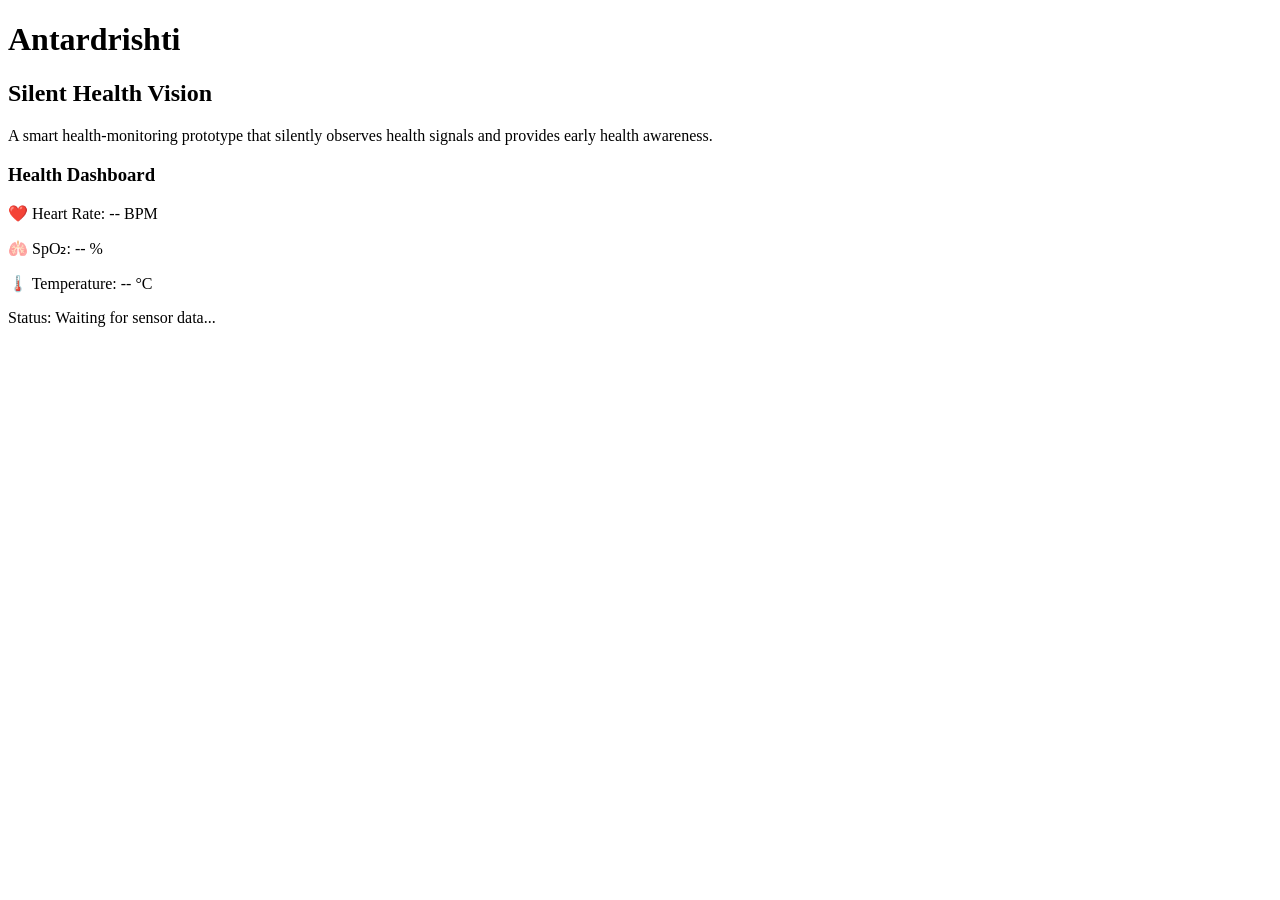
==== frontend/index.html @ 92003991 "Create initial Antardrishti dashboard" ====
<!DOCTYPE html>
<html lang="en">

<head>
    <meta charset="UTF-8">
    <meta name="viewport" content="width=device-width, initial-scale=1.0">

    <title>Antardrishti | Silent Health Vision</title>
</head>

<body>

    <h1>Antardrishti</h1>

    <h2>Silent Health Vision</h2>

    <p>
        A smart health-monitoring prototype that silently observes
        health signals and provides early health awareness.
    </p>

    <h3>Health Dashboard</h3>

    <p>❤️ Heart Rate: -- BPM</p>
    <p>🫁 SpO₂: -- %</p>
    <p>🌡️ Temperature: -- °C</p>

    <p>Status: Waiting for sensor data...</p>

</body>

</html>
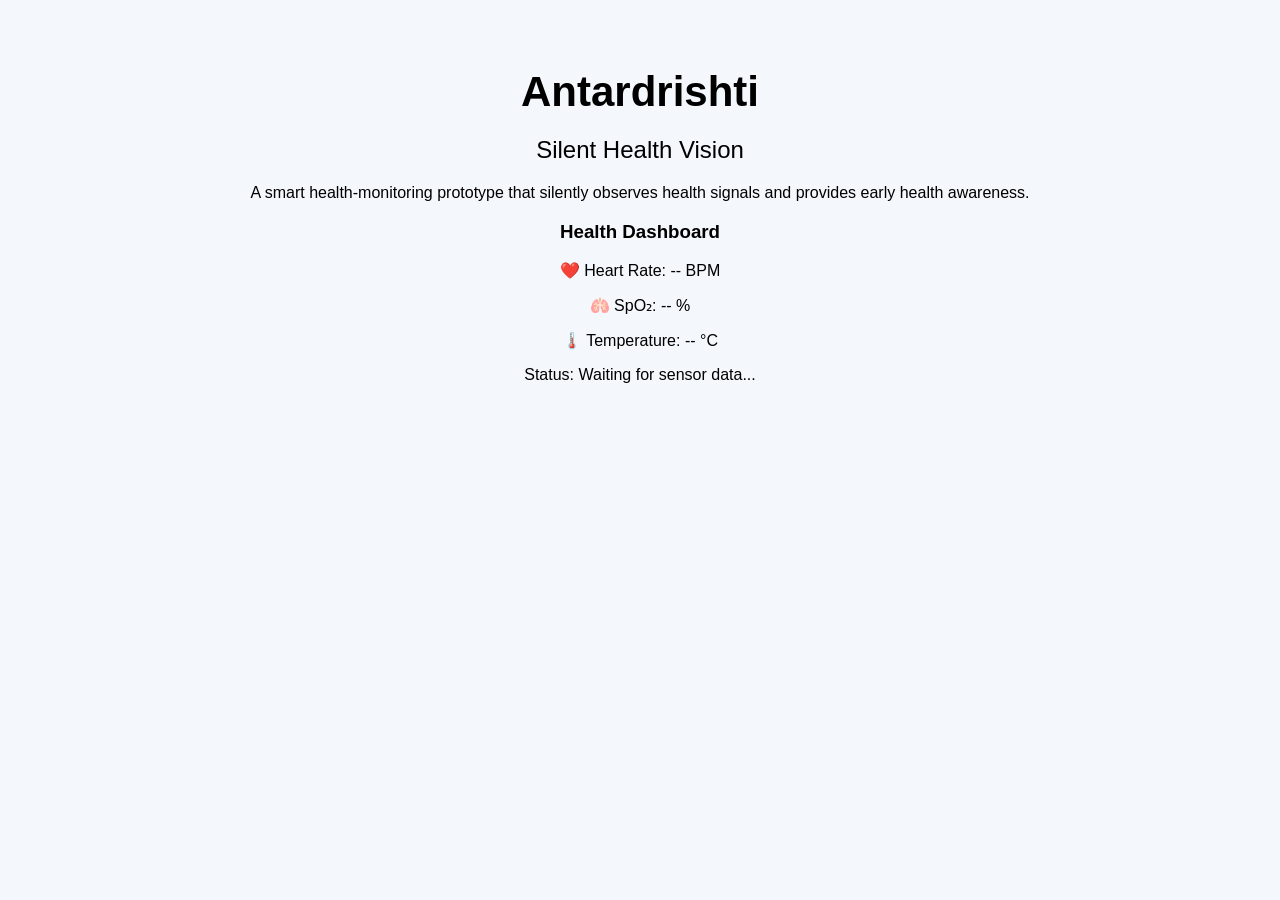
==== commit 74397783: "Connect CSS to dashboard" ====
--- a/frontend/index.html
+++ b/frontend/index.html
@@ -6,6 +6,7 @@
     <meta name="viewport" content="width=device-width, initial-scale=1.0">
 
     <title>Antardrishti | Silent Health Vision</title>
+    <link rel="stylesheet" href="style.css">
 </head>
 
 <body>
--- a/frontend/style.css
+++ b/frontend/style.css
@@ -0,0 +1,48 @@
+body {
+    font-family: Arial, sans-serif;
+    background: #f4f7fb;
+    margin: 0;
+    padding: 40px;
+    text-align: center;
+}
+
+h1 {
+    font-size: 42px;
+    margin-bottom: 5px;
+}
+
+h2 {
+    font-weight: normal;
+}
+
+.dashboard {
+    max-width: 900px;
+    margin: 40px auto;
+}
+
+.cards {
+    display: flex;
+    justify-content: center;
+    gap: 20px;
+    flex-wrap: wrap;
+}
+
+.card {
+    background: white;
+    padding: 25px;
+    width: 200px;
+    border-radius: 15px;
+    box-shadow: 0 4px 15px rgba(0, 0, 0, 0.1);
+}
+
+.value {
+    font-size: 30px;
+    font-weight: bold;
+}
+
+.status {
+    margin-top: 30px;
+    padding: 20px;
+    background: white;
+    border-radius: 15px;
+}
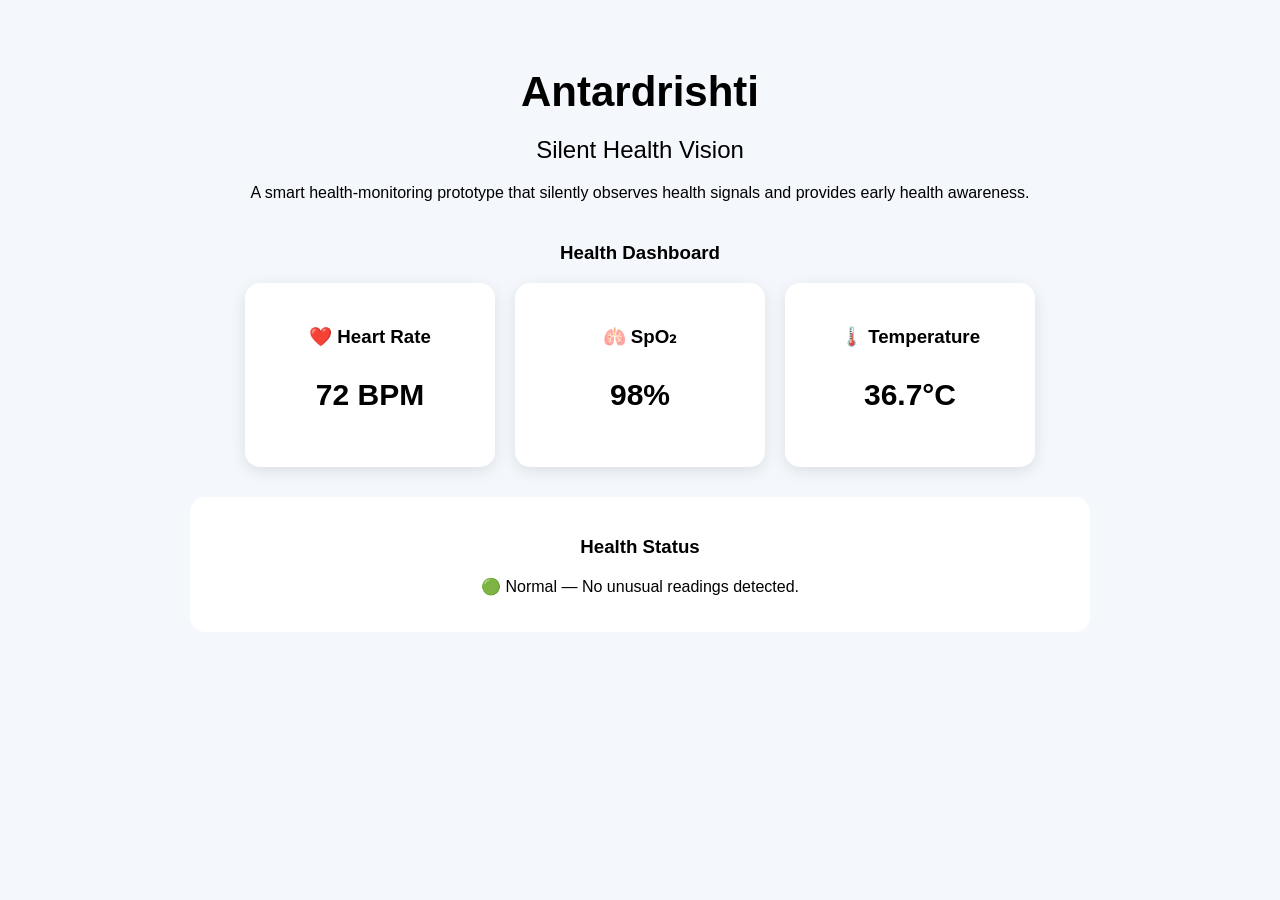
==== commit 8548b76a: "build health monitoring dashboard" ====
--- a/frontend/index.html
+++ b/frontend/index.html
@@ -6,6 +6,7 @@
     <meta name="viewport" content="width=device-width, initial-scale=1.0">
 
     <title>Antardrishti | Silent Health Vision</title>
+
     <link rel="stylesheet" href="style.css">
 </head>
 
@@ -20,13 +21,35 @@
         health signals and provides early health awareness.
     </p>
 
-    <h3>Health Dashboard</h3>
+    <div class="dashboard">
 
-    <p>❤️ Heart Rate: -- BPM</p>
-    <p>🫁 SpO₂: -- %</p>
-    <p>🌡️ Temperature: -- °C</p>
+        <h3>Health Dashboard</h3>
 
-    <p>Status: Waiting for sensor data...</p>
+        <div class="cards">
+
+            <div class="card">
+                <h3>❤️ Heart Rate</h3>
+                <p class="value">72 BPM</p>
+            </div>
+
+            <div class="card">
+                <h3>🫁 SpO₂</h3>
+                <p class="value">98%</p>
+            </div>
+
+            <div class="card">
+                <h3>🌡️ Temperature</h3>
+                <p class="value">36.7°C</p>
+            </div>
+
+        </div>
+
+        <div class="status">
+            <h3>Health Status</h3>
+            <p>🟢 Normal — No unusual readings detected.</p>
+        </div>
+
+    </div>
 
 </body>
 
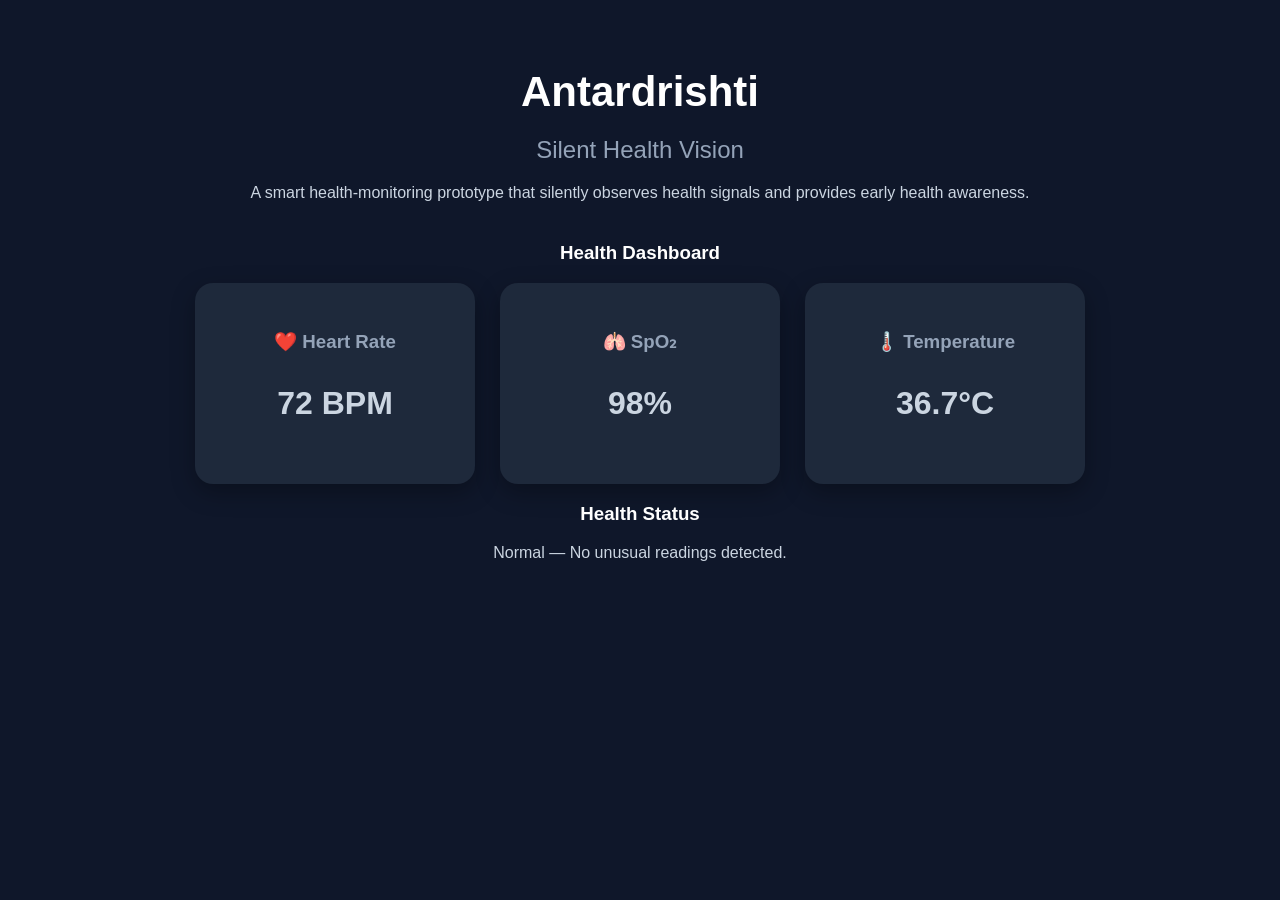
==== commit 3fd2f2f0: "Update index.html" ====
--- a/frontend/index.html
+++ b/frontend/index.html
@@ -29,24 +29,24 @@
 
             <div class="card">
                 <h3>❤️ Heart Rate</h3>
-                <p class="value">72 BPM</p>
+                <p class="value" id="heartRate">72 BPM</p>
             </div>
 
             <div class="card">
                 <h3>🫁 SpO₂</h3>
-                <p class="value">98%</p>
+                <p class="value" id="spo2">98%</p>
             </div>
 
             <div class="card">
                 <h3>🌡️ Temperature</h3>
-                <p class="value">36.7°C</p>
+                <p class="value" id="temperature">36.7°C</p>
             </div>
 
         </div>
 
         <div class="status">
             <h3>Health Status</h3>
-            <p>🟢 Normal — No unusual readings detected.</p>
+            <p id="healthStatus">Normal — No unusual readings detected.</p>
         </div>
 
     </div>
--- a/frontend/style.css
+++ b/frontend/style.css
@@ -1,6 +1,7 @@
 body {
     font-family: Arial, sans-serif;
-    background: #f4f7fb;
+    background: #0f172a;
+    color: white;
     margin: 0;
     padding: 40px;
     text-align: center;
@@ -12,37 +13,39 @@
 }
 
 h2 {
+    color: #94a3b8;
     font-weight: normal;
 }
 
+p {
+    color: #cbd5e1;
+}
+
 .dashboard {
-    max-width: 900px;
+    max-width: 1000px;
     margin: 40px auto;
 }
 
 .cards {
     display: flex;
     justify-content: center;
-    gap: 20px;
+    gap: 25px;
     flex-wrap: wrap;
 }
 
 .card {
-    background: white;
-    padding: 25px;
-    width: 200px;
-    border-radius: 15px;
-    box-shadow: 0 4px 15px rgba(0, 0, 0, 0.1);
+    background: #1e293b;
+    padding: 30px;
+    width: 220px;
+    border-radius: 18px;
+    box-shadow: 0 8px 25px rgba(0,0,0,0.3);
+}
+
+.card h3 {
+    color: #94a3b8;
 }
 
 .value {
-    font-size: 30px;
+    font-size: 32px;
     font-weight: bold;
-}
-
-.status {
-    margin-top: 30px;
-    padding: 20px;
-    background: white;
-    border-radius: 15px;
-}
+    margin-top
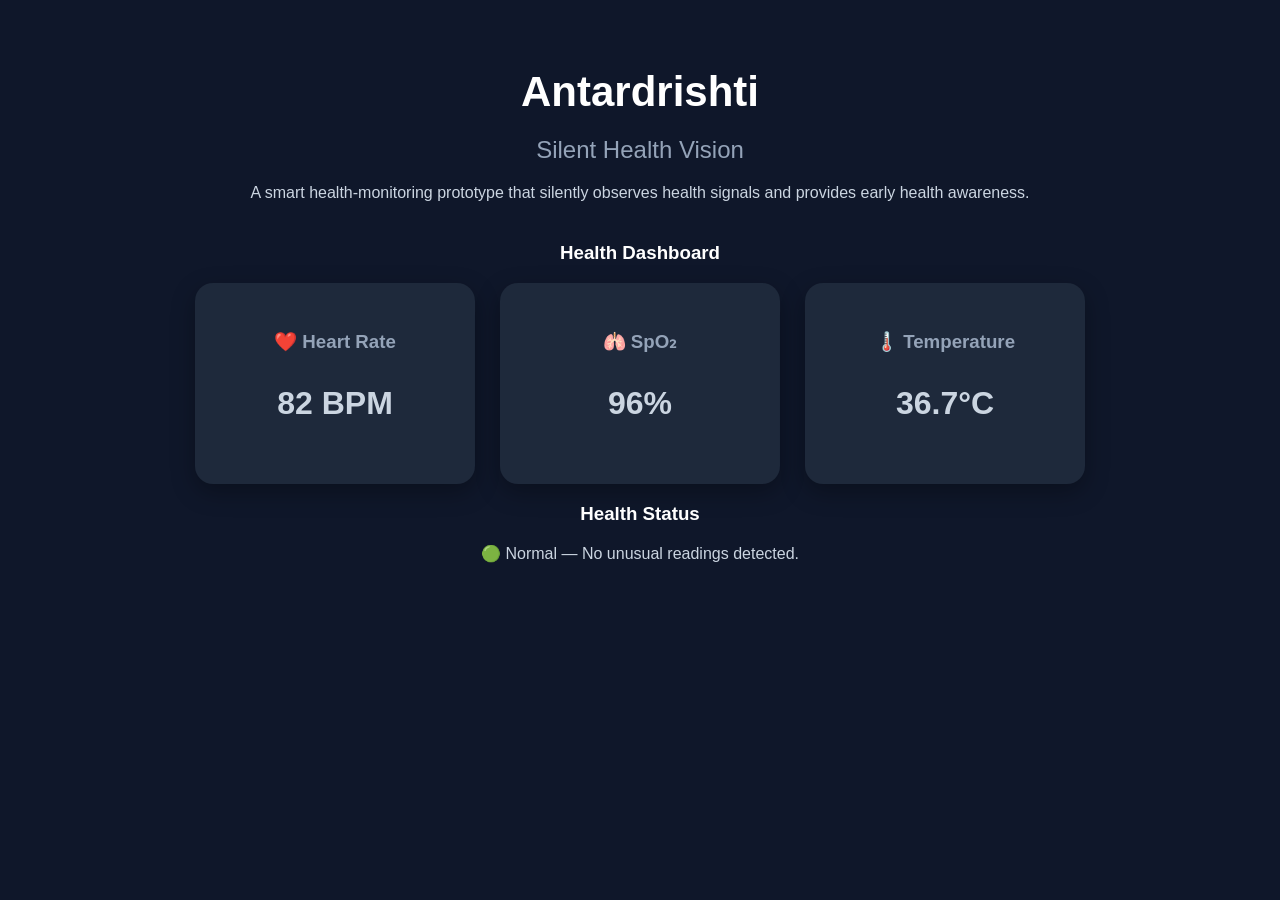
==== commit 39eeec8f: "Update index.html" ====
--- a/frontend/index.html
+++ b/frontend/index.html
@@ -52,5 +52,27 @@
     </div>
 
 </body>
+    <script>
+function updateHealth() {
+    let heartRate = Math.floor(65 + Math.random() * 25);
+    let spo2 = Math.floor(96 + Math.random() * 4);
+    let temperature = (36.4 + Math.random() * 0.8).toFixed(1);
+
+    document.getElementById("heartRate").innerText = heartRate + " BPM";
+    document.getElementById("spo2").innerText = spo2 + "%";
+    document.getElementById("temperature").innerText = temperature + "°C";
+
+    let status = document.getElementById("healthStatus");
+
+    if (heartRate > 100 || spo2 < 95 || temperature > 38) {
+        status.innerText = "⚠️ Attention — Unusual reading detected.";
+    } else {
+        status.innerText = "🟢 Normal — No unusual readings detected.";
+    }
+}
+
+updateHealth();
+setInterval(updateHealth, 3000);
+</script>
 
 </html>
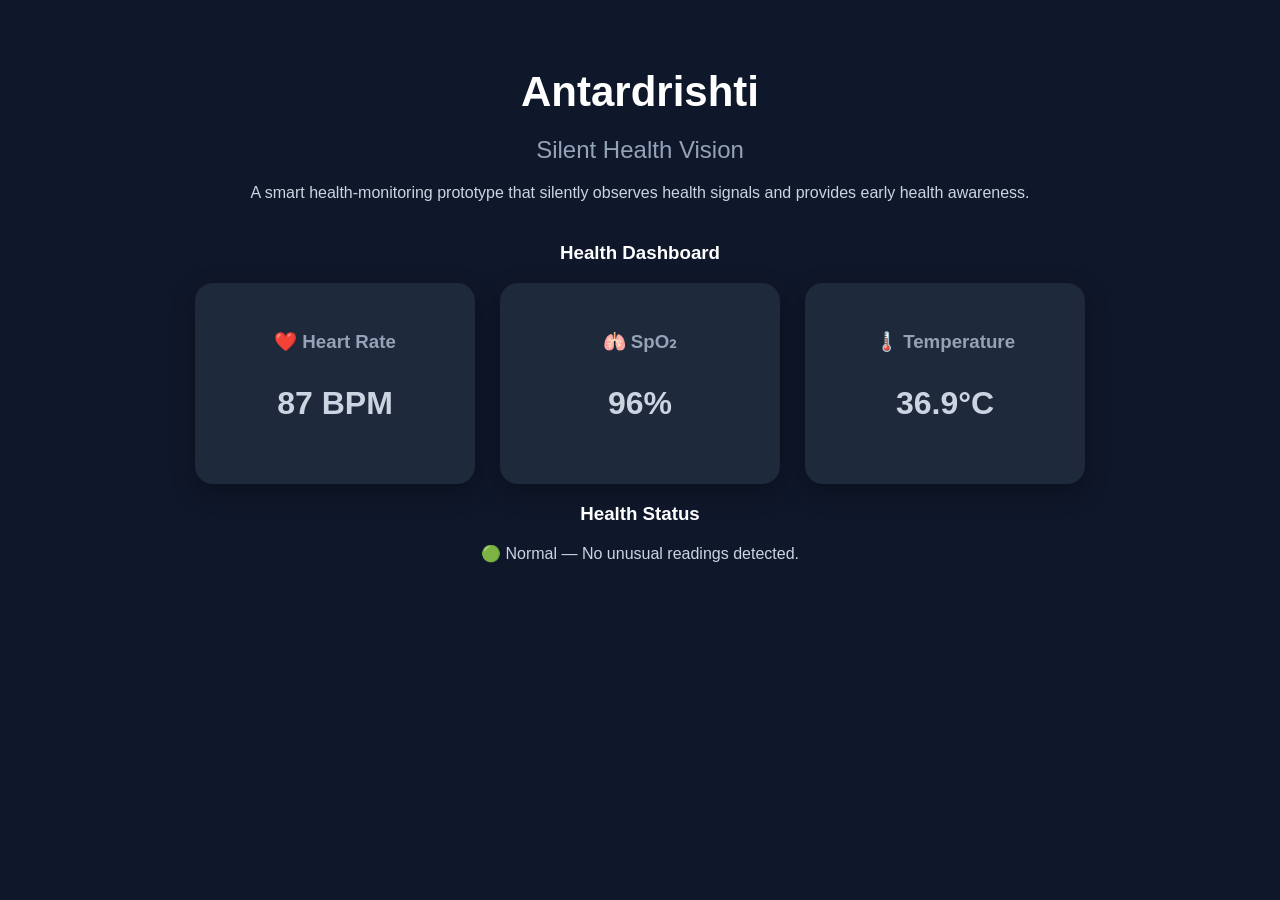
==== commit 3993483e: "Update index.html" ====
--- a/frontend/index.html
+++ b/frontend/index.html
@@ -50,8 +50,6 @@
         </div>
 
     </div>
-
-</body>
     <script>
 function updateHealth() {
     let heartRate = Math.floor(65 + Math.random() * 25);
@@ -74,5 +72,5 @@
 updateHealth();
 setInterval(updateHealth, 3000);
 </script>
-
+</body>
 </html>
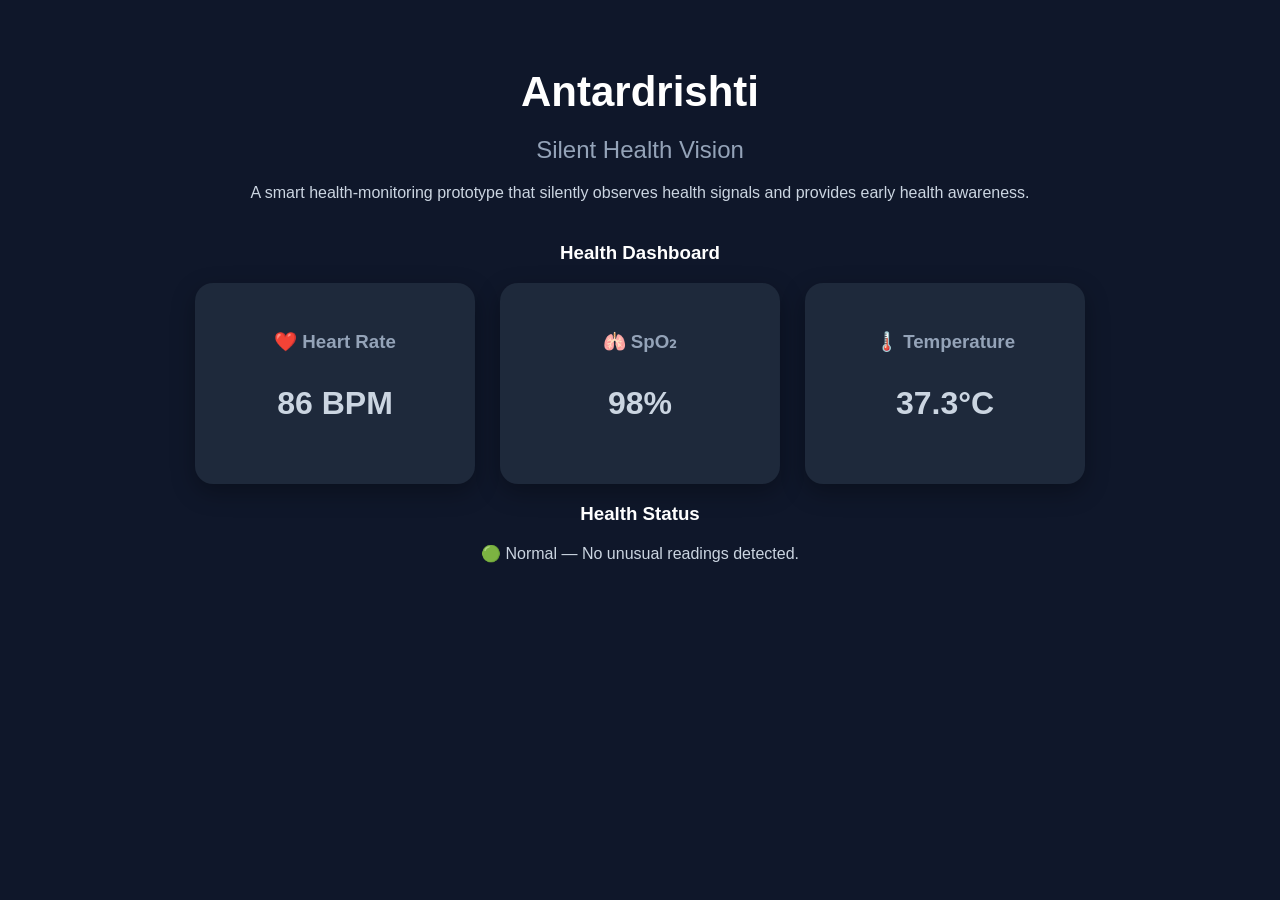
==== commit cead2254: "Update index.html" ====
--- a/frontend/index.html
+++ b/frontend/index.html
@@ -52,10 +52,19 @@
     </div>
     <script>
 function updateHealth() {
-    let heartRate = Math.floor(65 + Math.random() * 25);
-    let spo2 = Math.floor(96 + Math.random() * 4);
-    let temperature = (36.4 + Math.random() * 0.8).toFixed(1);
+let alertMode = Math.random() < 0.25;
 
+let heartRate = alertMode
+  ? Math.floor(105 + Math.random() * 15)
+  : Math.floor(65 + Math.random() * 25);
+
+let spo2 = alertMode
+  ? Math.floor(90 + Math.random() * 5)
+  : Math.floor(96 + Math.random() * 3);
+
+let temperature = alertMode
+  ? (38.1 + Math.random() * 0.9).toFixed(1)
+  : (36.5 + Math.random() * 1).toFixed(1);
     document.getElementById("heartRate").innerText = heartRate + " BPM";
     document.getElementById("spo2").innerText = spo2 + "%";
     document.getElementById("temperature").innerText = temperature + "°C";
